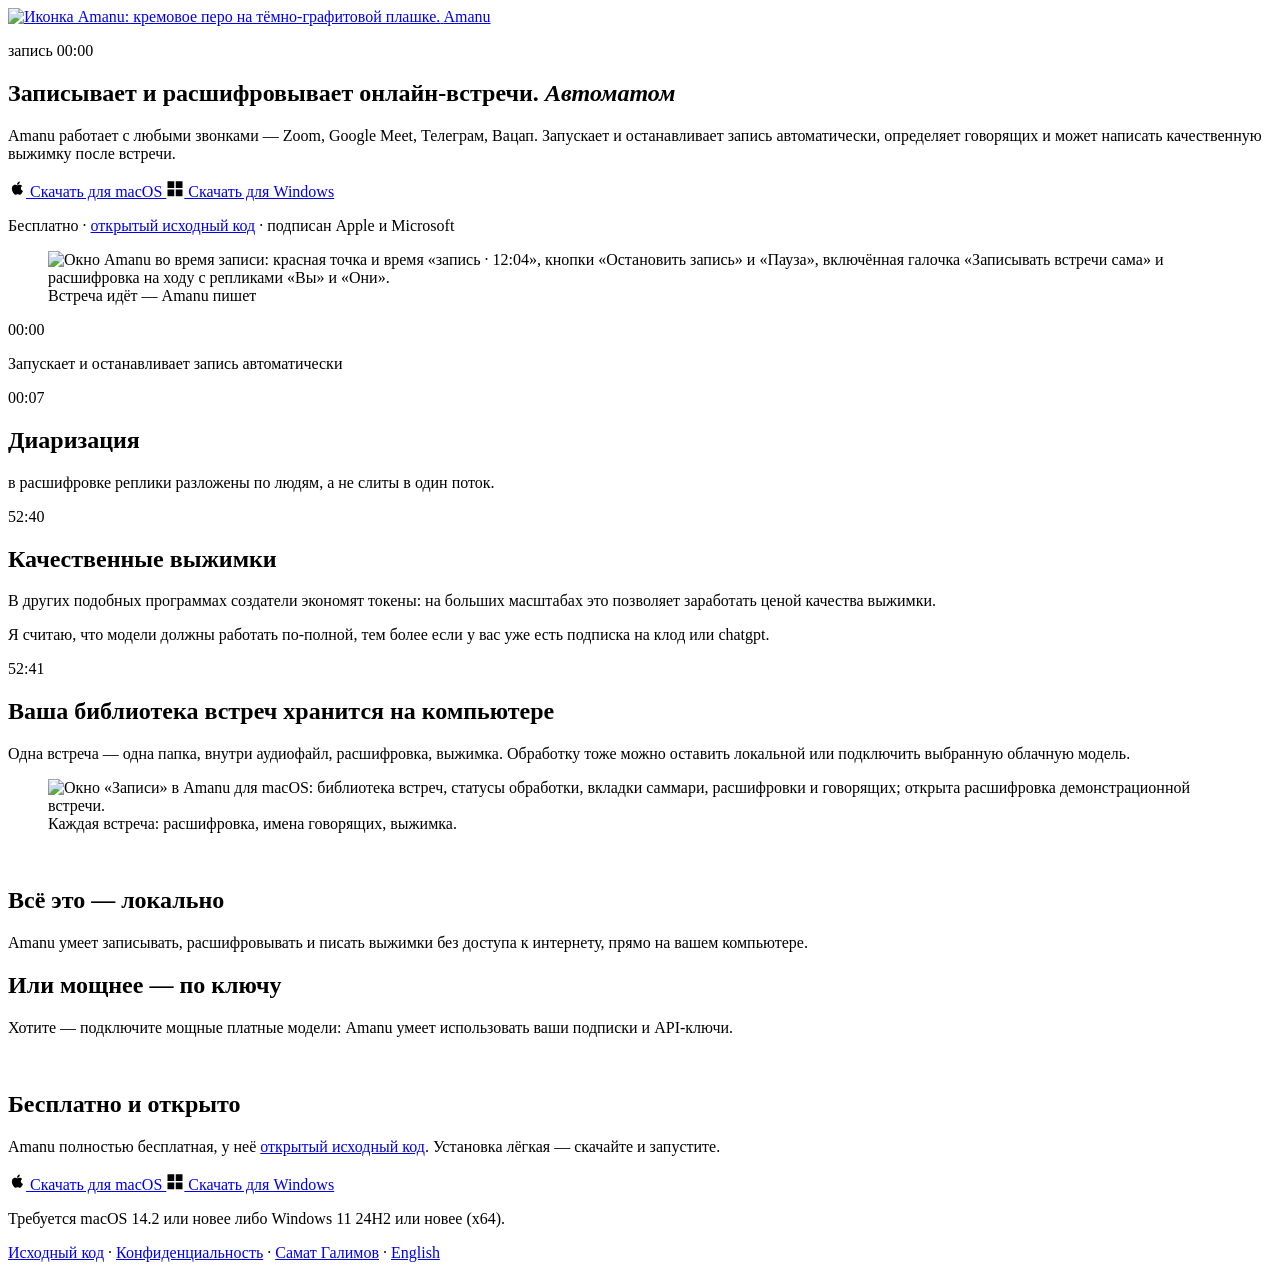
==== landing/ru/index.html @ b49477d4 "Route Windows website installation links to Microsoft Store" ====
<!doctype html>
<html lang="ru">

<head>
    <meta charset="utf-8" />
    <meta name="viewport" content="width=device-width, initial-scale=1" />
    <title>Amanu — автоматическая запись и расшифровка онлайн-встреч</title>
    <meta name="description"
        content="Amanu записывает и расшифровывает онлайн-встречи сама: Zoom, Google Meet, Телеграм, Вацап. Определяет говорящих, пишет выжимки, умеет работать локально без интернета. Бесплатно, открытый исходный код, macOS и Windows." />
    <meta property="og:type" content="website" />
    <meta property="og:site_name" content="Amanu" />
    <meta property="og:title" content="Amanu — автоматическая запись и расшифровка встреч" />
    <meta property="og:description" content="Записывает и расшифровывает онлайн-встречи автоматом. Бесплатно, открытый код, macOS и Windows." />
    <meta property="og:url" content="https://amanu.me/ru/" />
    <meta property="og:image" content="https://amanu.me/assets/social-preview.png" />
    <meta name="twitter:card" content="summary_large_image" />
    <meta name="twitter:title" content="Amanu — автоматическая запись и расшифровка встреч" />
    <meta name="twitter:description" content="Записывает и расшифровывает онлайн-встречи автоматом. Бесплатно и открыто. macOS и Windows." />
    <meta name="twitter:image" content="https://amanu.me/assets/social-preview.png" />
    <link rel="canonical" href="https://amanu.me/ru/" />
    <link rel="alternate" hreflang="en" href="https://amanu.me/" />
    <link rel="alternate" hreflang="ru" href="https://amanu.me/ru/" />
    <link rel="alternate" hreflang="x-default" href="https://amanu.me/" />
    <link rel="stylesheet" href="../style.css" />
    <link rel="icon" href="../assets/icon-180.png" />
    <link rel="apple-touch-icon" href="../assets/icon-180.png" />
</head>

<body>
    <header class="masthead">
        <a class="brand" href="#top" aria-label="Amanu — к началу страницы">
            <img src="../assets/icon.png" width="40" height="40"
                alt="Иконка Amanu: кремовое перо на тёмно-графитовой плашке." />
            <span class="brand-name">Amanu</span>
        </a>
        <p class="rec-badge" aria-hidden="true">
            <span class="rec-dot"></span>
            <span class="rec-word">запись</span>
            <span class="rec-time" id="rec-time">00:00</span>
        </p>
    </header>

    <main id="top">
        <section class="hero">
            <div class="hero-text">
                <h1>Записывает и&nbsp;расшифровывает онлайн-встречи. <em class="self">Автоматом</em></h1>
                <p class="lede">Amanu работает с&nbsp;любыми звонками — Zoom, Google Meet, Телеграм,
                    Вацап. Запускает и&nbsp;останавливает запись автоматически, определяет говорящих
                    и&nbsp;может написать качественную выжимку после встречи.</p>
                <p class="cta-row">
                    <a class="btn" href="https://github.com/gsamat/amanu/releases/download/v0.6.5/amanu-v0.6.5-macos-universal.dmg">
                        <svg class="platform-icon" viewBox="0 0 24 24" width="18" height="18" aria-hidden="true" focusable="false"><path d="M17.1 12.4c0-2 1.6-3 1.7-3.1-1-1.5-2.5-1.7-3-1.7-1.3-.1-2.6.8-3.3.8-.7 0-1.8-.8-2.9-.8-1.5 0-2.9.9-3.7 2.2-1.6 2.7-.4 6.7 1.2 8.9.8 1.1 1.6 2.3 2.8 2.2 1.1 0 1.6-.7 3-.7s1.8.7 3 .7c1.2 0 2-1.1 2.7-2.2.9-1.3 1.3-2.6 1.3-2.7-.1 0-2.8-1.1-2.8-3.6ZM14.8 6.2c.6-.8 1.1-1.9 1-3-.9.1-2 .6-2.7 1.4-.6.7-1.2 1.8-1 2.9 1 .1 2.1-.5 2.7-1.3Z"/></svg>
                        Скачать для macOS
                    </a>
                    <a class="btn" href="https://apps.microsoft.com/detail/XP9C837MVW02QB">
                        <svg class="platform-icon" viewBox="0 0 24 24" width="18" height="18" aria-hidden="true" focusable="false"><path d="M2 3h9v9H2zm11 0h9v9h-9zM2 14h9v9H2zm11 0h9v9h-9z"/></svg>
                        Скачать для Windows
                    </a>
                </p>
                <p class="fineprint">Бесплатно · <a href="https://github.com/gsamat/amanu">открытый
                        исходный код</a> · подписан Apple и Microsoft</p>
            </div>
            <figure class="shot shot-status">
                <picture>
                    <source srcset="../assets/shots/status-recording-dark.png" data-windows-srcset="/assets/shots/windows/status-recording-dark.png?v=633111012cb5" media="(prefers-color-scheme: dark)" />
                    <img src="../assets/shots/status-recording-light.png" data-windows-src="/assets/shots/windows/status-recording-light.png?v=e8370e42e70c" data-windows-width="345" data-windows-height="588" data-windows-alt="Окно Amanu для Windows во время записи: таймер, остановка и пауза, автоматическая запись, расшифровка на ходу с репликами участников." width="320" height="428"
                        alt="Окно Amanu во время записи: красная точка и время «запись · 12:04», кнопки «Остановить запись» и «Пауза», включённая галочка «Записывать встречи сама» и расшифровка на ходу с репликами «Вы» и «Они»." />
                </picture>
                <figcaption>Встреча идёт — Amanu пишет</figcaption>
            </figure>
        </section>

        <section class="entry">
            <p class="tc" aria-hidden="true">00:00</p>
            <div class="entry-body">
                <p class="statement">Запускает и&nbsp;останавливает запись автоматически</p>
            </div>
        </section>

        <section class="entry">
            <p class="tc" aria-hidden="true">00:07</p>
            <div class="entry-body">
                <h2>Диаризация</h2>
                <p>в&nbsp;расшифровке реплики разложены по&nbsp;людям,
                    а&nbsp;не&nbsp;слиты в&nbsp;один поток.</p>
            </div>
        </section>

        <section class="entry">
            <p class="tc" aria-hidden="true">52:40</p>
            <div class="entry-body">
                <h2>Качественные выжимки</h2>
                <p>В&nbsp;других подобных программах создатели экономят токены:
                    на&nbsp;больших масштабах это позволяет заработать ценой качества
                    выжимки.</p>
                <p>Я&nbsp;считаю, что модели должны работать по-полной, тем более если
                    у&nbsp;вас уже есть подписка на&nbsp;клод или chatgpt.</p>
            </div>
        </section>

        <section class="entry">
            <p class="tc" aria-hidden="true">52:41</p>
            <div class="entry-body">
                <h2>Ваша библиотека встреч хранится на&nbsp;компьютере</h2>
                <p>Одна встреча — одна папка, внутри аудиофайл, расшифровка, выжимка.
                    Обработку тоже можно оставить локальной или подключить выбранную облачную модель.</p>
            </div>
        </section>

        <figure class="shot shot-wide">
            <picture>
                <source srcset="../assets/shots/recordings-dark.png" data-windows-srcset="/assets/shots/windows/recordings-dark.png?v=7ca292a8ed44" media="(prefers-color-scheme: dark)" />
                <img src="../assets/shots/recordings-light.png" data-windows-src="/assets/shots/windows/recordings-light.png?v=11462ddccc08" data-windows-width="1085" data-windows-height="635" data-windows-alt="Библиотека Amanu для Windows: список встреч, состояние обработки, вкладки расшифровки, участников и саммари, форматированный текст выбранной встречи." width="860" height="592"
                    alt="Окно «Записи» в Amanu для macOS: библиотека встреч, статусы обработки, вкладки саммари, расшифровки и говорящих; открыта расшифровка демонстрационной встречи." />
            </picture>
            <figcaption>Каждая встреча: расшифровка, имена говорящих, выжимка.</figcaption>
        </figure>

        <section class="entry">
            <p class="tc tc-blank" aria-hidden="true">&nbsp;</p>
            <div class="entry-body split">
                <div>
                    <h2>Всё это — локально</h2>
                    <p>Amanu умеет записывать, расшифровывать и&nbsp;писать выжимки
                        без&nbsp;доступа к&nbsp;интернету, прямо на&nbsp;вашем компьютере.</p>
                </div>
                <div>
                    <h2>Или мощнее — по&nbsp;ключу</h2>
                    <p>Хотите — подключите мощные платные модели: Amanu умеет использовать
                        ваши подписки и&nbsp;API-ключи.</p>
                </div>
            </div>
        </section>

        <section class="entry close">
            <p class="tc tc-blank" aria-hidden="true">&nbsp;</p>
            <div class="entry-body">
                <h2>Бесплатно и&nbsp;открыто</h2>
                <p>Amanu полностью бесплатная, у&nbsp;неё <a href="https://github.com/gsamat/amanu">открытый
                        исходный код</a>. Установка лёгкая — скачайте и&nbsp;запустите.</p>
                <p class="cta-row">
                    <a class="btn" href="https://github.com/gsamat/amanu/releases/download/v0.6.5/amanu-v0.6.5-macos-universal.dmg">
                        <svg class="platform-icon" viewBox="0 0 24 24" width="18" height="18" aria-hidden="true" focusable="false"><path d="M17.1 12.4c0-2 1.6-3 1.7-3.1-1-1.5-2.5-1.7-3-1.7-1.3-.1-2.6.8-3.3.8-.7 0-1.8-.8-2.9-.8-1.5 0-2.9.9-3.7 2.2-1.6 2.7-.4 6.7 1.2 8.9.8 1.1 1.6 2.3 2.8 2.2 1.1 0 1.6-.7 3-.7s1.8.7 3 .7c1.2 0 2-1.1 2.7-2.2.9-1.3 1.3-2.6 1.3-2.7-.1 0-2.8-1.1-2.8-3.6ZM14.8 6.2c.6-.8 1.1-1.9 1-3-.9.1-2 .6-2.7 1.4-.6.7-1.2 1.8-1 2.9 1 .1 2.1-.5 2.7-1.3Z"/></svg>
                        Скачать для macOS
                    </a>
                    <a class="btn" href="https://apps.microsoft.com/detail/XP9C837MVW02QB">
                        <svg class="platform-icon" viewBox="0 0 24 24" width="18" height="18" aria-hidden="true" focusable="false"><path d="M2 3h9v9H2zm11 0h9v9h-9zM2 14h9v9H2zm11 0h9v9h-9z"/></svg>
                        Скачать для Windows
                    </a>
                </p>
                <p class="fineprint">Требуется macOS 14.2 или новее либо Windows 11 24H2 или новее (x64).</p>
            </div>
        </section>

    </main>

    <footer>
        <p><a href="https://github.com/gsamat/amanu">Исходный код</a> ·
            <a href="/ru/privacy/">Конфиденциальность</a> ·
            <a href="https://samat.me/ru">Самат Галимов</a> ·
            <a href="/en/" lang="en" hreflang="en">English</a></p>
    </footer>
    <script src="/script.js" defer></script>
</body>

</html>
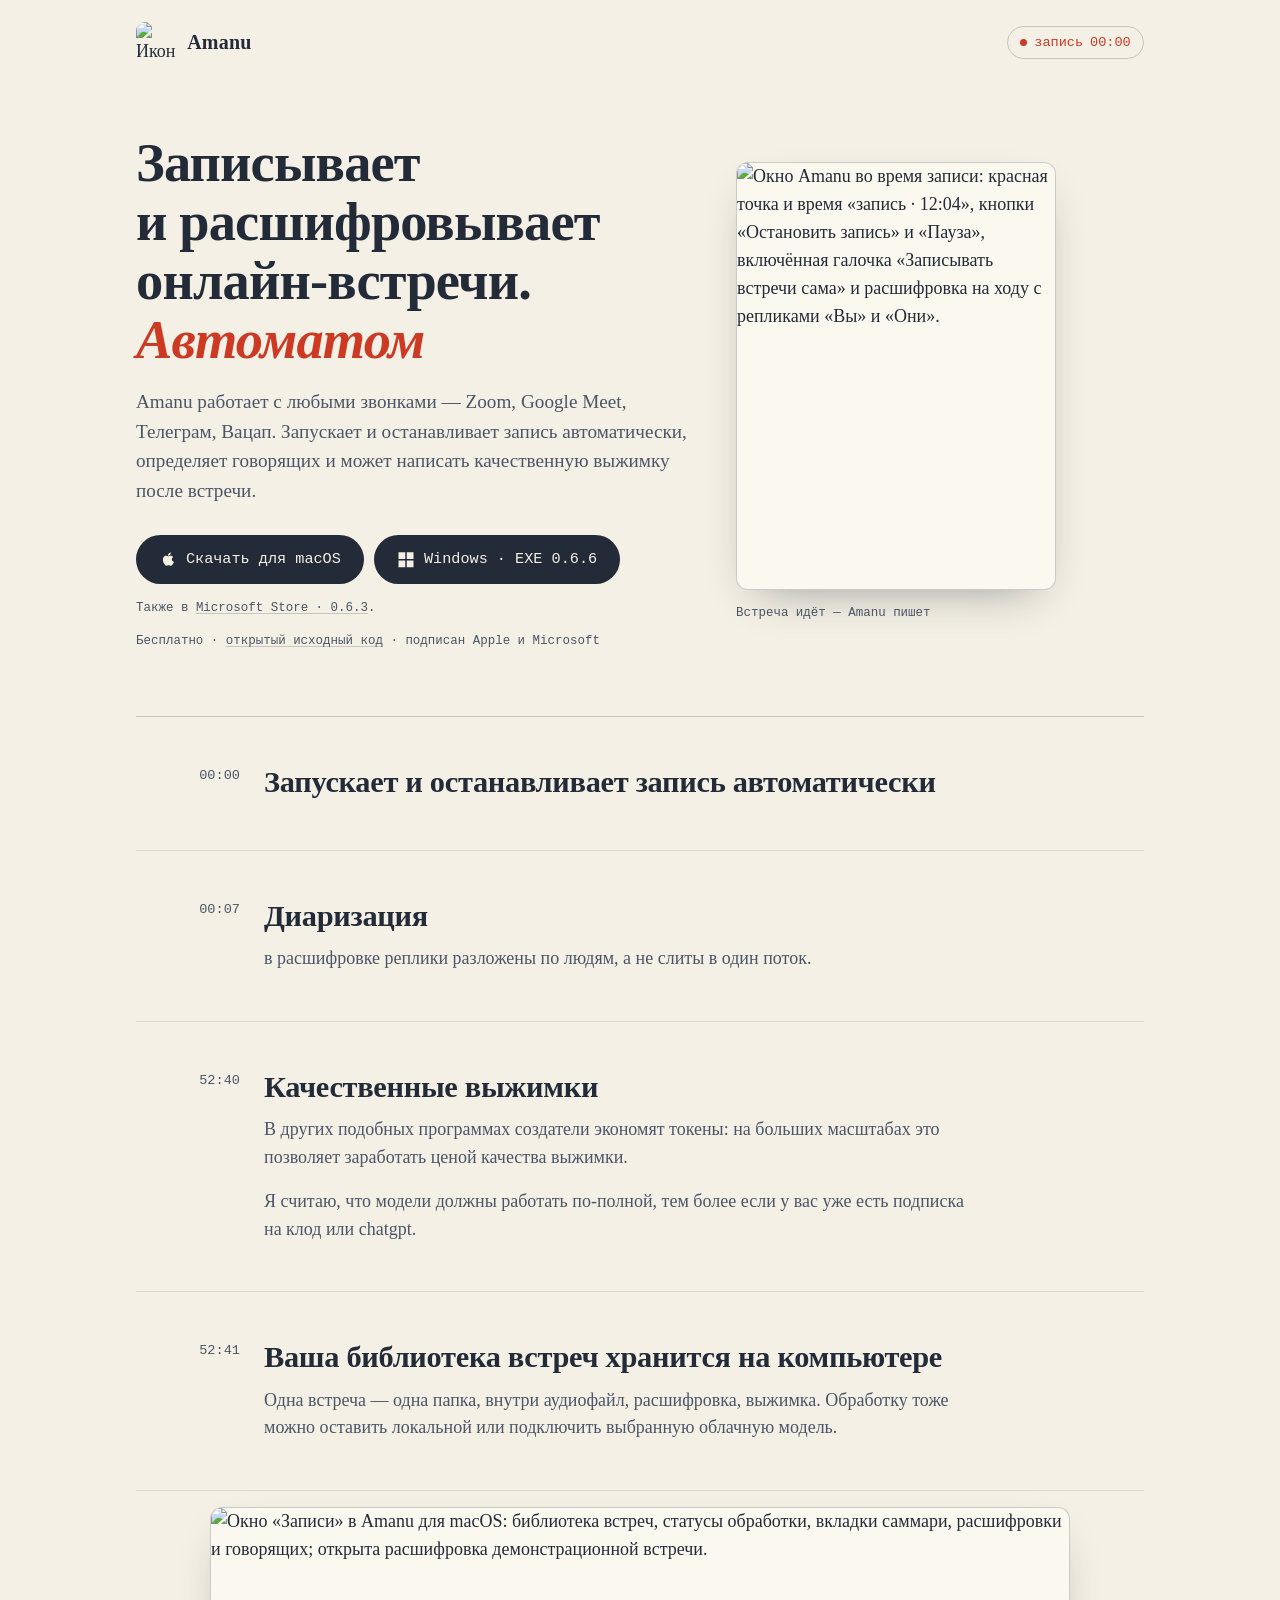
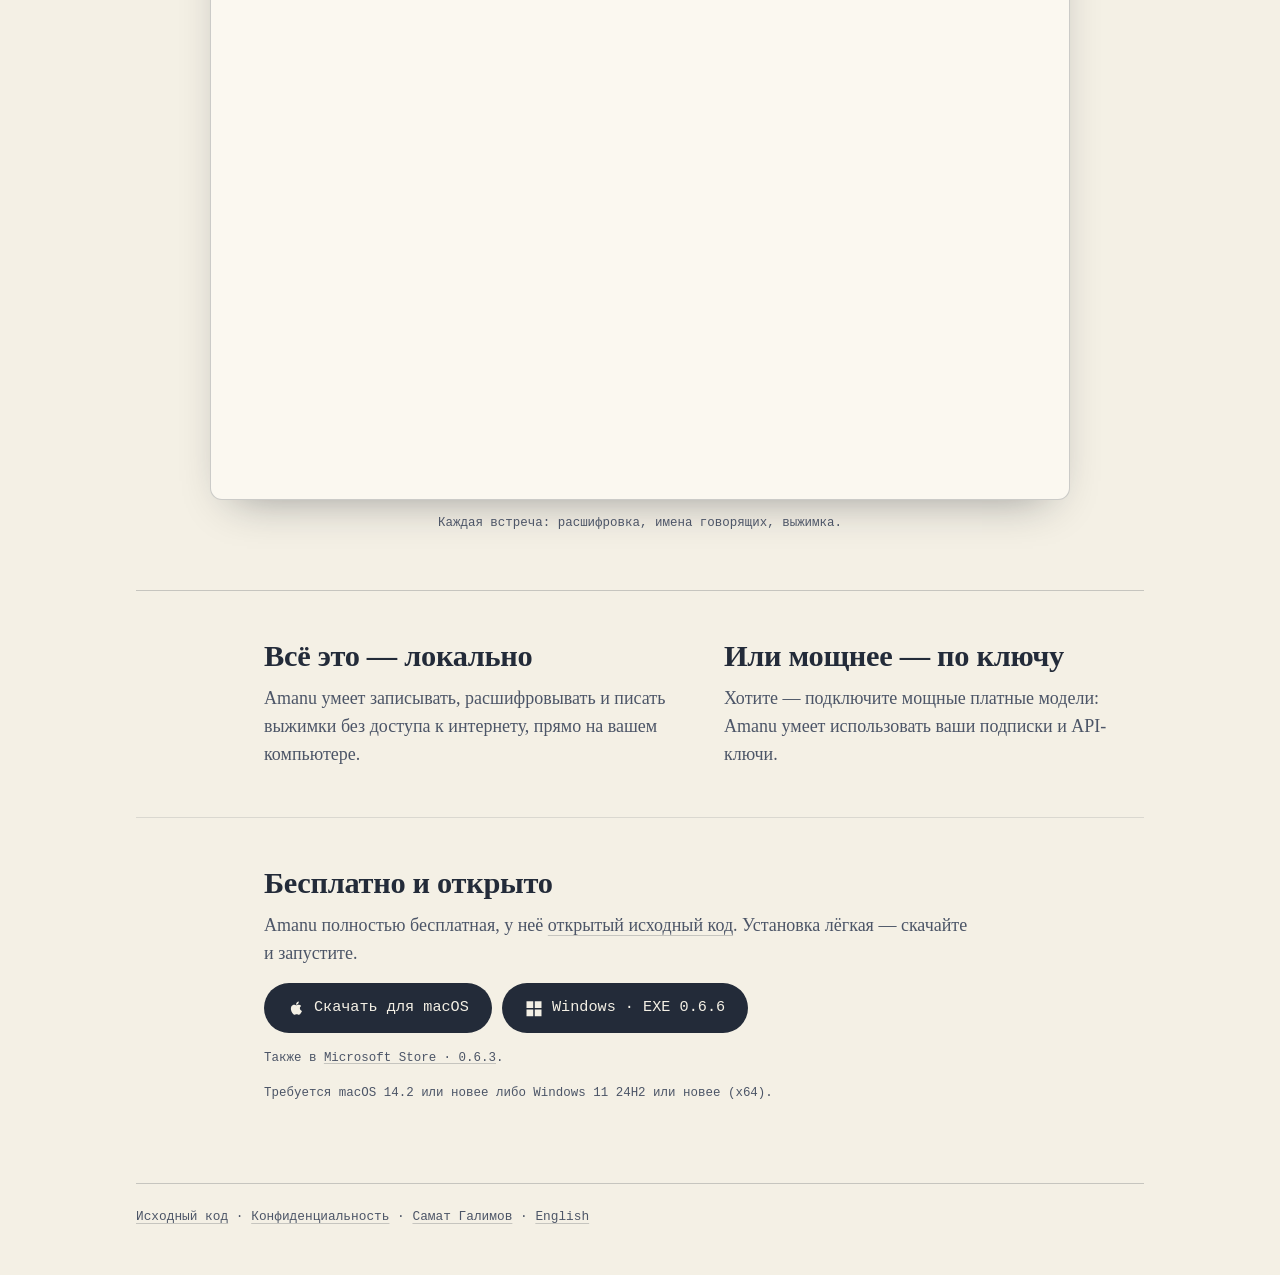
==== commit c35496b2: "Offer direct Windows EXE and Microsoft Store installation options" ====
--- a/landing/ru/index.html
+++ b/landing/ru/index.html
@@ -52,11 +52,12 @@
                         <svg class="platform-icon" viewBox="0 0 24 24" width="18" height="18" aria-hidden="true" focusable="false"><path d="M17.1 12.4c0-2 1.6-3 1.7-3.1-1-1.5-2.5-1.7-3-1.7-1.3-.1-2.6.8-3.3.8-.7 0-1.8-.8-2.9-.8-1.5 0-2.9.9-3.7 2.2-1.6 2.7-.4 6.7 1.2 8.9.8 1.1 1.6 2.3 2.8 2.2 1.1 0 1.6-.7 3-.7s1.8.7 3 .7c1.2 0 2-1.1 2.7-2.2.9-1.3 1.3-2.6 1.3-2.7-.1 0-2.8-1.1-2.8-3.6ZM14.8 6.2c.6-.8 1.1-1.9 1-3-.9.1-2 .6-2.7 1.4-.6.7-1.2 1.8-1 2.9 1 .1 2.1-.5 2.7-1.3Z"/></svg>
                         Скачать для macOS
                     </a>
-                    <a class="btn" href="https://apps.microsoft.com/detail/XP9C837MVW02QB">
+                    <a class="btn" href="https://github.com/gsamat/amanu/releases/download/windows-v0.6.6/Amanu-0.6.6-Setup.exe">
                         <svg class="platform-icon" viewBox="0 0 24 24" width="18" height="18" aria-hidden="true" focusable="false"><path d="M2 3h9v9H2zm11 0h9v9h-9zM2 14h9v9H2zm11 0h9v9h-9z"/></svg>
-                        Скачать для Windows
+                        Windows · EXE 0.6.6
                     </a>
                 </p>
+                <p class="fineprint install-options">Также в <a href="https://apps.microsoft.com/detail/XP9C837MVW02QB">Microsoft Store · 0.6.3</a>.</p>
                 <p class="fineprint">Бесплатно · <a href="https://github.com/gsamat/amanu">открытый
                         исходный код</a> · подписан Apple и Microsoft</p>
             </div>
@@ -143,11 +144,12 @@
                         <svg class="platform-icon" viewBox="0 0 24 24" width="18" height="18" aria-hidden="true" focusable="false"><path d="M17.1 12.4c0-2 1.6-3 1.7-3.1-1-1.5-2.5-1.7-3-1.7-1.3-.1-2.6.8-3.3.8-.7 0-1.8-.8-2.9-.8-1.5 0-2.9.9-3.7 2.2-1.6 2.7-.4 6.7 1.2 8.9.8 1.1 1.6 2.3 2.8 2.2 1.1 0 1.6-.7 3-.7s1.8.7 3 .7c1.2 0 2-1.1 2.7-2.2.9-1.3 1.3-2.6 1.3-2.7-.1 0-2.8-1.1-2.8-3.6ZM14.8 6.2c.6-.8 1.1-1.9 1-3-.9.1-2 .6-2.7 1.4-.6.7-1.2 1.8-1 2.9 1 .1 2.1-.5 2.7-1.3Z"/></svg>
                         Скачать для macOS
                     </a>
-                    <a class="btn" href="https://apps.microsoft.com/detail/XP9C837MVW02QB">
+                    <a class="btn" href="https://github.com/gsamat/amanu/releases/download/windows-v0.6.6/Amanu-0.6.6-Setup.exe">
                         <svg class="platform-icon" viewBox="0 0 24 24" width="18" height="18" aria-hidden="true" focusable="false"><path d="M2 3h9v9H2zm11 0h9v9h-9zM2 14h9v9H2zm11 0h9v9h-9z"/></svg>
-                        Скачать для Windows
+                        Windows · EXE 0.6.6
                     </a>
                 </p>
+                <p class="fineprint install-options">Также в <a href="https://apps.microsoft.com/detail/XP9C837MVW02QB">Microsoft Store · 0.6.3</a>.</p>
                 <p class="fineprint">Требуется macOS 14.2 или новее либо Windows 11 24H2 или новее (x64).</p>
             </div>
         </section>
--- a/landing/style.css
+++ b/landing/style.css
@@ -0,0 +1,419 @@
+/* Amanu — лендинг-«протокол». Бумага и чернила из иконки, красная точка записи
+   как единственный акцент. Никаких внешних ресурсов: системные шрифты. */
+
+:root {
+    --paper: #f4f0e5;
+    --paper-raised: #fbf8f0;
+    --ink: #232b39;
+    --ink-soft: #4c5567;
+    --hairline: rgba(35, 43, 57, 0.22);
+    --hairline-faint: rgba(35, 43, 57, 0.12);
+    --red: #cc3a24;
+    --btn-bg: #232b39;
+    --btn-fg: #f4f0e5;
+    --serif: ui-serif, "New York", Georgia, "Times New Roman", serif;
+    --mono: ui-monospace, "SF Mono", Menlo, Consolas, monospace;
+}
+
+@media (prefers-color-scheme: dark) {
+    :root {
+        --paper: #1d2430;
+        --paper-raised: #242c3a;
+        --ink: #ece7d8;
+        --ink-soft: #a8adb9;
+        --hairline: rgba(236, 231, 216, 0.28);
+        --hairline-faint: rgba(236, 231, 216, 0.14);
+        --red: #f0604a;
+        --btn-bg: #ece7d8;
+        --btn-fg: #1d2430;
+    }
+}
+
+* {
+    box-sizing: border-box;
+}
+
+html {
+    color-scheme: light dark;
+}
+
+body {
+    margin: 0;
+    background: var(--paper);
+    color: var(--ink);
+    font-family: var(--serif);
+    font-size: 1.125rem;
+    line-height: 1.55;
+    -webkit-font-smoothing: antialiased;
+}
+
+a {
+    color: inherit;
+    text-decoration-color: var(--hairline);
+    text-underline-offset: 0.2em;
+}
+
+a:hover {
+    text-decoration-color: var(--red);
+}
+
+:focus-visible {
+    outline: 2px solid var(--red);
+    outline-offset: 3px;
+    border-radius: 2px;
+}
+
+/* ── Шапка: имя слева, «идущая запись» справа ── */
+
+.masthead {
+    max-width: 66rem;
+    margin: 0 auto;
+    padding: 1.4rem 1.5rem 0;
+    display: flex;
+    align-items: center;
+    justify-content: space-between;
+    gap: 1rem;
+}
+
+.brand {
+    display: inline-flex;
+    align-items: center;
+    gap: 0.7rem;
+    text-decoration: none;
+}
+
+.brand img {
+    border-radius: 9px;
+    display: block;
+}
+
+.brand-name {
+    font-size: 1.25rem;
+    font-weight: 600;
+    letter-spacing: 0.01em;
+}
+
+.rec-badge {
+    margin: 0;
+    display: inline-flex;
+    align-items: baseline;
+    gap: 0.5em;
+    font-family: var(--mono);
+    font-size: 0.85rem;
+    color: var(--red);
+    border: 1px solid var(--hairline);
+    border-radius: 999px;
+    padding: 0.35em 0.9em;
+}
+
+.rec-dot {
+    width: 0.55em;
+    height: 0.55em;
+    border-radius: 50%;
+    background: var(--red);
+    align-self: center;
+}
+
+@media (prefers-reduced-motion: no-preference) {
+    .rec-dot {
+        animation: rec-pulse 1.6s ease-in-out infinite;
+    }
+
+    @keyframes rec-pulse {
+        50% {
+            opacity: 0.25;
+        }
+    }
+}
+
+/* ── Герой ── */
+
+main {
+    max-width: 66rem;
+    margin: 0 auto;
+    padding: 0 1.5rem 2rem;
+}
+
+.legal {
+    max-width: 48rem;
+    padding-top: 4rem;
+    padding-bottom: 5rem;
+}
+
+.legal h1 {
+    font-size: clamp(2.1rem, 5vw, 3.2rem);
+    line-height: 1.1;
+    margin: 0 0 2rem;
+}
+
+.legal h2 {
+    font-size: 1.55rem;
+    line-height: 1.2;
+    margin: 2.5rem 0 0.7rem;
+}
+
+.legal p,
+.legal li {
+    color: var(--ink-soft);
+}
+
+.legal li + li {
+    margin-top: 0.65rem;
+}
+
+.legal code {
+    font-family: var(--mono);
+    font-size: 0.88em;
+}
+
+.hero {
+    display: grid;
+    grid-template-columns: minmax(0, 1.15fr) minmax(0, 0.85fr);
+    gap: 3rem;
+    align-items: center;
+    padding: 4.5rem 0 4rem;
+    border-bottom: 1px solid var(--hairline);
+}
+
+.hero h1 {
+    font-size: clamp(2.1rem, 5.2vw, 3.4rem);
+    line-height: 1.08;
+    letter-spacing: -0.015em;
+    font-weight: 600;
+    margin: 0 0 1.1rem;
+    text-wrap: balance;
+}
+
+.self {
+    font-style: italic;
+    color: var(--red);
+}
+
+.lede {
+    font-size: 1.2rem;
+    color: var(--ink-soft);
+    max-width: 34em;
+    margin: 0 0 1.8rem;
+}
+
+.cta-row {
+    margin: 0 0 0.9rem;
+    display: flex;
+    flex-wrap: wrap;
+    gap: 0.65rem;
+}
+
+.btn {
+    display: inline-flex;
+    align-items: center;
+    gap: 0.6em;
+    background: var(--btn-bg);
+    color: var(--btn-fg);
+    font-family: var(--mono);
+    font-size: 0.95rem;
+    text-decoration: none;
+    padding: 0.85em 1.5em;
+    border-radius: 999px;
+}
+
+.btn svg {
+    fill: currentColor;
+    flex-shrink: 0;
+}
+
+.btn:hover {
+    background: var(--red);
+    color: #fff;
+}
+
+.btn-ghost {
+    background: transparent;
+    color: var(--ink);
+    border: 1px solid var(--hairline);
+}
+
+.btn-ghost:hover {
+    background: transparent;
+    color: var(--red);
+    border-color: var(--red);
+}
+
+.fineprint {
+    font-family: var(--mono);
+    font-size: 0.78rem;
+    color: var(--ink-soft);
+    margin: 0;
+}
+
+.install-options {
+    margin-bottom: 0.9rem;
+}
+
+/* ── Скриншоты ── */
+
+.shot {
+    margin: 0;
+}
+
+.shot img {
+    display: block;
+    max-width: 100%;
+    height: auto;
+    border: 1px solid var(--hairline);
+    border-radius: 12px;
+    box-shadow: 0 18px 44px -22px rgba(20, 26, 38, 0.45);
+    background: var(--paper-raised);
+}
+
+.shot figcaption {
+    font-family: var(--mono);
+    font-size: 0.78rem;
+    color: var(--ink-soft);
+    margin-top: 0.9rem;
+}
+
+.shot-status {
+    justify-self: end;
+}
+
+.shot-status img {
+    width: min(320px, 100%);
+}
+
+.shot-wide {
+    padding: 1rem 0 3.5rem;
+    border-bottom: 1px solid var(--hairline);
+}
+
+.shot-wide img {
+    margin-inline: auto;
+}
+
+.shot-wide figcaption {
+    text-align: center;
+}
+
+/* ── Записи протокола: таймкод в левом поле ── */
+
+.entry {
+    display: grid;
+    grid-template-columns: 6.5rem minmax(0, 1fr);
+    gap: 1.5rem;
+    padding: 3rem 0;
+    border-bottom: 1px solid var(--hairline-faint);
+}
+
+.entry:last-of-type {
+    border-bottom: 0;
+}
+
+.tc {
+    margin: 0.45rem 0 0;
+    font-family: var(--mono);
+    font-size: 0.85rem;
+    color: var(--red);
+    text-align: right;
+    font-variant-numeric: tabular-nums;
+}
+
+.entry-body {
+    max-width: 40em;
+}
+
+.entry h2 {
+    font-size: clamp(1.45rem, 3vw, 1.9rem);
+    line-height: 1.15;
+    letter-spacing: -0.01em;
+    font-weight: 600;
+    margin: 0 0 0.7rem;
+    text-wrap: balance;
+}
+
+.entry p {
+    margin: 0 0 1rem;
+    color: var(--ink-soft);
+}
+
+/* Запись без заголовка: одна фраза, набранная как заголовок. */
+.entry .statement {
+    font-size: clamp(1.45rem, 3vw, 1.9rem);
+    line-height: 1.15;
+    letter-spacing: -0.01em;
+    font-weight: 600;
+    color: var(--ink);
+    text-wrap: balance;
+}
+
+.entry p:last-child {
+    margin-bottom: 0;
+}
+
+.split {
+    max-width: none;
+    display: grid;
+    grid-template-columns: 1fr 1fr;
+    gap: 2.5rem;
+}
+
+.close {
+    border-bottom: 1px solid var(--hairline);
+}
+
+/* ── Подвал ── */
+
+footer {
+    max-width: 66rem;
+    margin: 0 auto;
+    padding: 0 1.5rem 3rem;
+    font-family: var(--mono);
+    font-size: 0.8rem;
+    color: var(--ink-soft);
+}
+
+footer p {
+    border-top: 1px solid var(--hairline);
+    padding-top: 1.4rem;
+    margin: 0;
+}
+
+/* ── Телефон ── */
+
+@media (max-width: 720px) {
+    .hero {
+        grid-template-columns: 1fr;
+        gap: 2.5rem;
+        padding: 3rem 0;
+    }
+
+    .shot-status {
+        justify-self: center;
+    }
+
+    .entry {
+        grid-template-columns: 1fr;
+        gap: 0.4rem;
+        padding: 2.2rem 0;
+    }
+
+    .tc {
+        text-align: left;
+        margin: 0;
+    }
+
+    .tc-blank {
+        display: none;
+    }
+
+    .split {
+        grid-template-columns: 1fr;
+        gap: 1.8rem;
+    }
+
+}
+
+@media (prefers-reduced-motion: reduce) {
+    * {
+        animation: none !important;
+        transition: none !important;
+    }
+}
